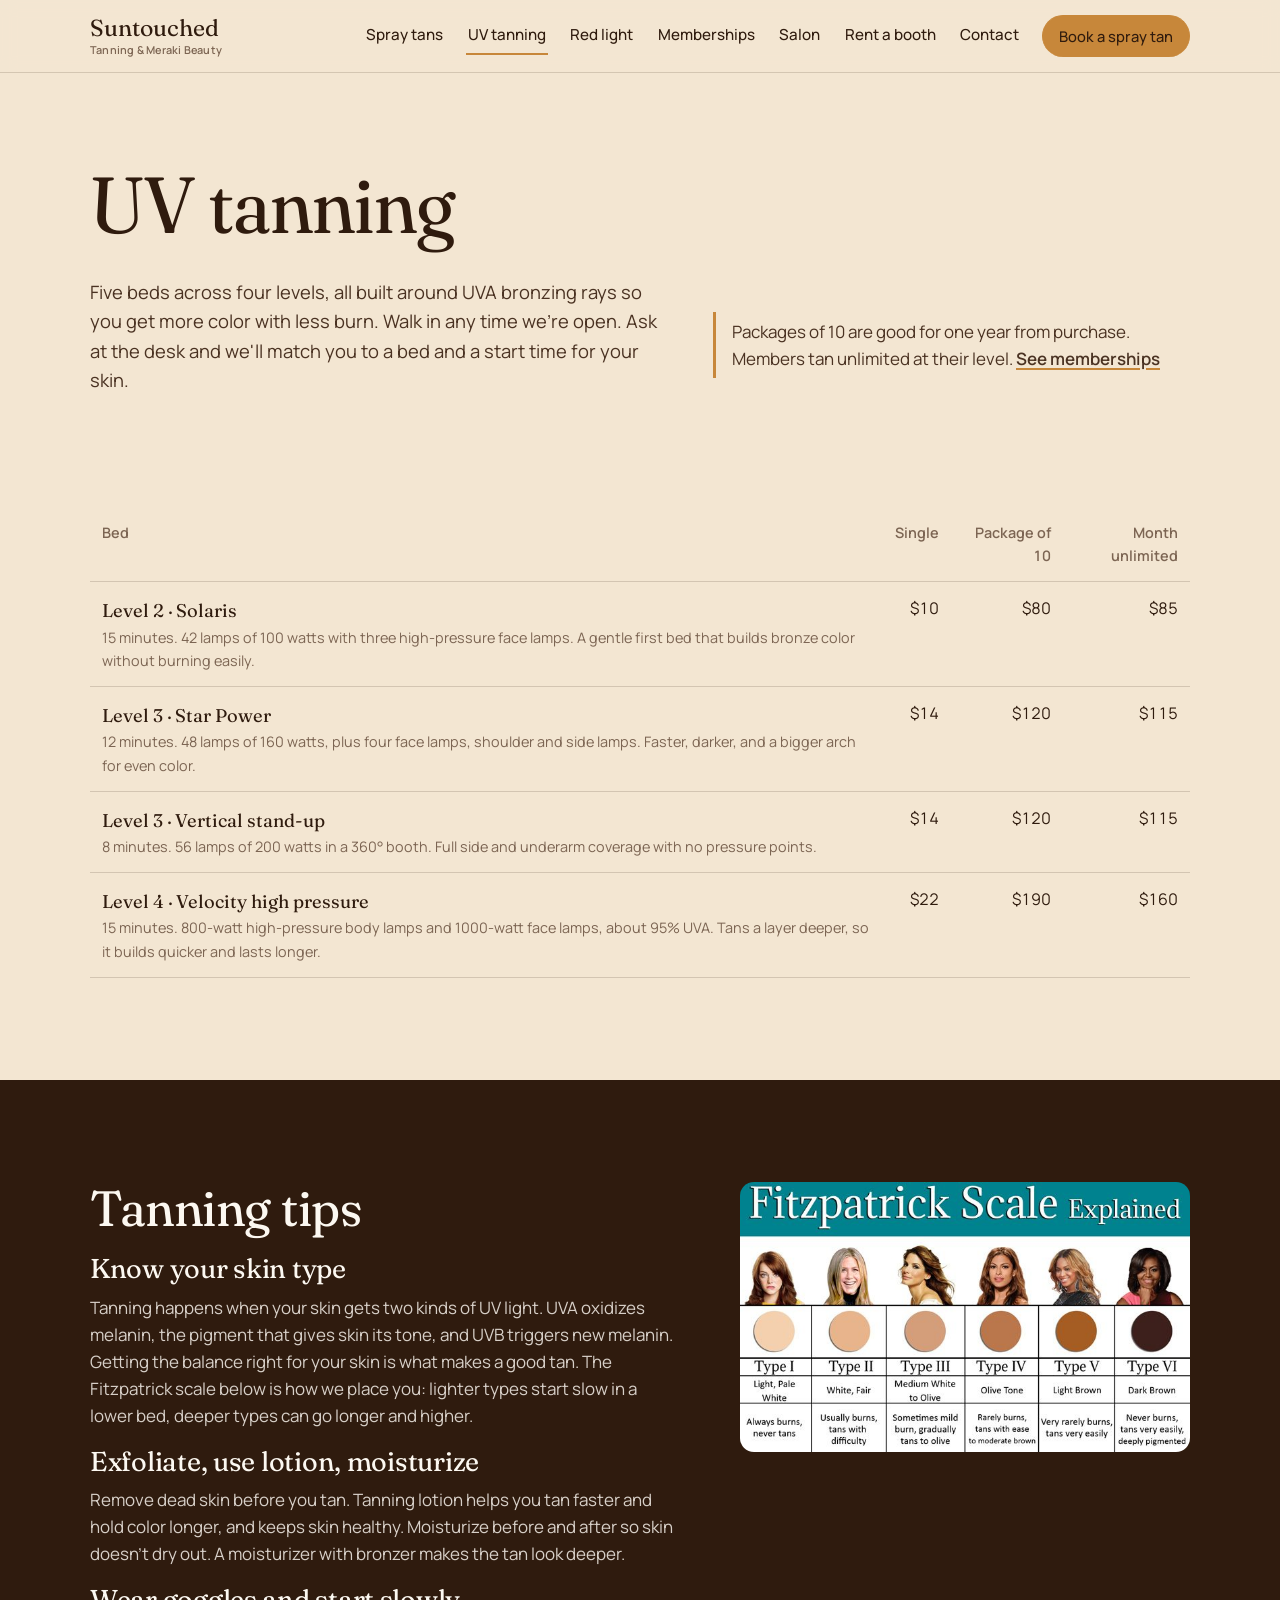
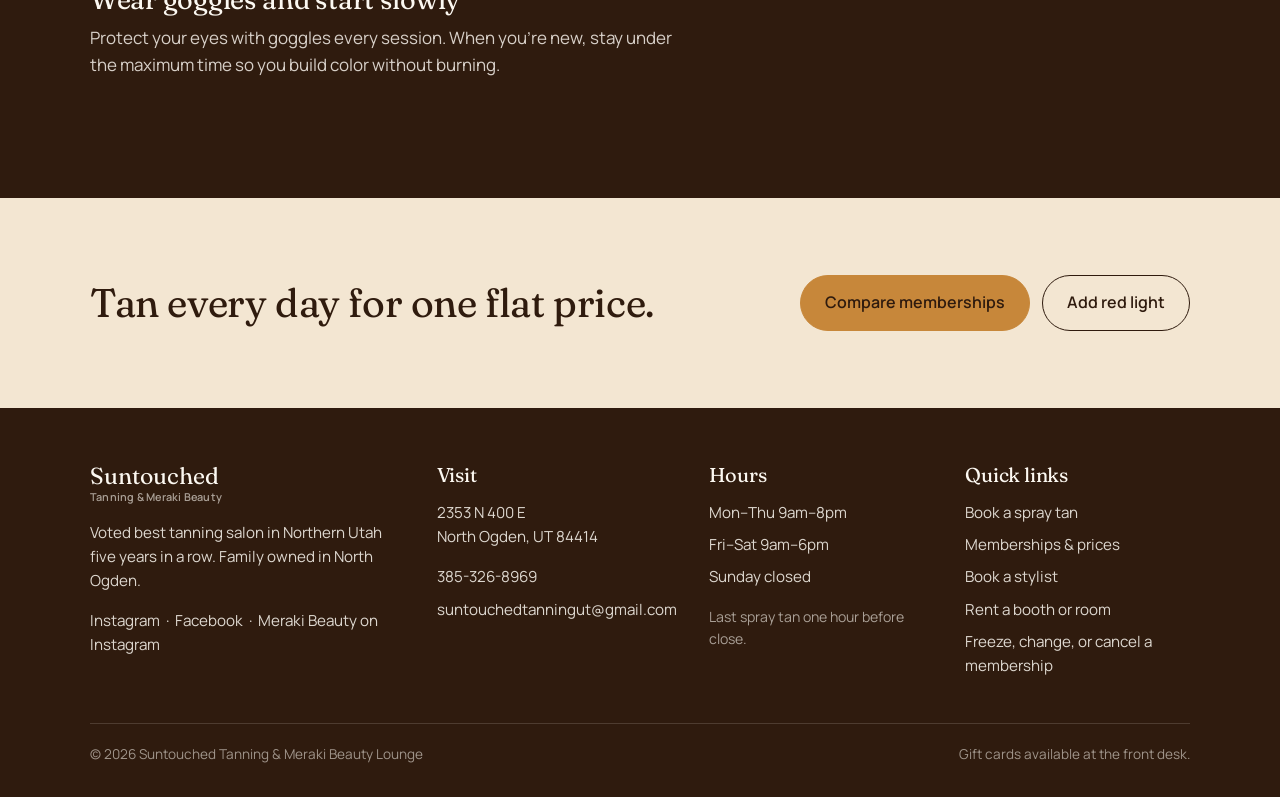
==== uv-tanning.html @ f20cf10b "Suntouched website redesign v1 — client preview (approved 2026-09-18) Static preview of the approved" ====
<!doctype html>
<html lang="en">
<head>
<meta charset="utf-8">
<meta name="viewport" content="width=device-width, initial-scale=1">
<title>UV tanning beds & prices | Suntouched Tanning & Meraki Beauty, North Ogden</title>
<meta name="description" content="Four levels of UV tanning beds from $10 a session. Singles, 10-packs, and month unlimited. Tanning tips for first-timers.">
<link rel="stylesheet" href="style.css">
</head>
<body>
<header class="site">
  <div class="wrap">
    <a class="brand" href="./">Suntouched<small>Tanning &amp; Meraki Beauty</small></a>
    <button class="menu-toggle" aria-expanded="false" aria-controls="nav" onclick="var n=document.getElementById('nav');n.classList.toggle('open');this.setAttribute('aria-expanded',n.classList.contains('open'))">Menu</button>
    <nav class="main" id="nav" aria-label="Main"><a href="spray-tans.html">Spray tans</a><a href="uv-tanning.html" aria-current="page">UV tanning</a><a href="red-light.html">Red light</a><a href="memberships.html">Memberships</a><a href="salon.html">Salon</a><a href="rent-a-booth.html">Rent a booth</a><a href="contact.html">Contact</a><a class="btn amber" href="https://www.fresha.com/book-now/meraki-beauty-lounge-hi4yq9ui/services?lid=558943&eid=3165874&pId=522730" target="_blank" rel="noopener">Book a spray tan</a></nav>
  </div>
</header>
<main>

<section class="page-hero">
  <div class="wrap">
    <div>
      <h1>UV tanning</h1>
      <p class="lede">Five beds across four levels, all built around UVA bronzing rays so you get more color with less burn. Walk in any time we're open. Ask at the desk and we'll match you to a bed and a start time for your skin.</p>
    </div>
    <p class="note">Packages of 10 are good for one year from purchase. Members tan unlimited at their level. <a class="textlink" href="memberships.html">See memberships</a></p>
  </div>
</section>

<section class="tight">
  <div class="wrap tablewrap">
    <table class="prices">
      <thead><tr><th>Bed</th><th>Single</th><th>Package of 10</th><th>Month unlimited</th></tr></thead>
      <tbody>
        <tr><td>Level 2 · Solaris<span class="sub">15 minutes. 42 lamps of 100 watts with three high-pressure face lamps. A gentle first bed that builds bronze color without burning easily.</span></td><td>$10</td><td>$80</td><td>$85</td></tr>
        <tr><td>Level 3 · Star Power<span class="sub">12 minutes. 48 lamps of 160 watts, plus four face lamps, shoulder and side lamps. Faster, darker, and a bigger arch for even color.</span></td><td>$14</td><td>$120</td><td>$115</td></tr>
        <tr><td>Level 3 · Vertical stand-up<span class="sub">8 minutes. 56 lamps of 200 watts in a 360° booth. Full side and underarm coverage with no pressure points.</span></td><td>$14</td><td>$120</td><td>$115</td></tr>
        <tr><td>Level 4 · Velocity high pressure<span class="sub">15 minutes. 800-watt high-pressure body lamps and 1000-watt face lamps, about 95% UVA. Tans a layer deeper, so it builds quicker and lasts longer.</span></td><td>$22</td><td>$190</td><td>$160</td></tr>
      </tbody>
    </table>
  </div>
</section>

<section class="dark">
  <div class="wrap split wide-left">
    <div>
      <h2>Tanning tips</h2>
      <h3>Know your skin type</h3>
      <p>Tanning happens when your skin gets two kinds of UV light. UVA oxidizes melanin, the pigment that gives skin its tone, and UVB triggers new melanin. Getting the balance right for your skin is what makes a good tan. The Fitzpatrick scale below is how we place you: lighter types start slow in a lower bed, deeper types can go longer and higher.</p>
      <h3>Exfoliate, use lotion, moisturize</h3>
      <p>Remove dead skin before you tan. Tanning lotion helps you tan faster and hold color longer, and keeps skin healthy. Moisturize before and after so skin doesn't dry out. A moisturizer with bronzer makes the tan look deeper.</p>
      <h3>Wear goggles and start slowly</h3>
      <p>Protect your eyes with goggles every session. When you're new, stay under the maximum time so you build color without burning.</p>
    </div>
    <div class="photo"><img src="assets/fitzpatrick.jpg" alt="The Fitzpatrick skin type scale, types I through VI"></div>
  </div>
</section>

<section class="cta-band">
  <div class="wrap">
    <h2>Tan every day for one flat price.</h2>
    <div style="display:flex;gap:12px;flex-wrap:wrap"><a class="btn amber" href="memberships.html">Compare memberships</a><a class="btn ghost" href="red-light.html">Add red light</a></div>
  </div>
</section>
</main>
<footer class="site">
  <div class="wrap">
    <div class="cols">
      <div>
        <a class="brand" href="./">Suntouched<small>Tanning &amp; Meraki Beauty</small></a>
        <p style="margin-top:18px;max-width:34ch">Voted best tanning salon in Northern Utah five years in a row. Family owned in North Ogden.</p>
        <p><a href="https://www.instagram.com/suntouchedsalon/" target="_blank" rel="noopener">Instagram</a> &nbsp;·&nbsp; <a href="https://www.facebook.com/suntouchedtanningsalonandspa" target="_blank" rel="noopener">Facebook</a> &nbsp;·&nbsp; <a href="https://www.instagram.com/meraki.beauty.loungeut" target="_blank" rel="noopener">Meraki Beauty on Instagram</a></p>
      </div>
      <div>
        <h4>Visit</h4>
        <ul>
          <li><a href="https://www.google.com/maps/search/?api=1&query=2353+N+400+E+North+Ogden+UT+84414" target="_blank" rel="noopener">2353 N 400 E<br>North Ogden, UT 84414</a></li>
          <li style="margin-top:8px"><a href="tel:+13853268969">385-326-8969</a></li>
          <li><a href="mailto:suntouchedtanningut@gmail.com">suntouchedtanningut@gmail.com</a></li>
        </ul>
      </div>
      <div>
        <h4>Hours</h4>
        <ul>
          <li>Mon–Thu 9am–8pm</li>
          <li>Fri–Sat 9am–6pm</li>
          <li>Sunday closed</li>
          <li style="margin-top:8px;color:rgba(252,248,241,.6);font-size:.88rem">Last spray tan one hour before close.</li>
        </ul>
      </div>
      <div>
        <h4>Quick links</h4>
        <ul>
          <li><a href="https://www.fresha.com/book-now/meraki-beauty-lounge-hi4yq9ui/services?lid=558943&eid=3165874&pId=522730" target="_blank" rel="noopener">Book a spray tan</a></li>
          <li><a href="memberships.html">Memberships &amp; prices</a></li>
          <li><a href="salon.html">Book a stylist</a></li>
          <li><a href="rent-a-booth.html">Rent a booth or room</a></li>
          <li><a href="membership-changes.html">Freeze, change, or cancel a membership</a></li>
        </ul>
      </div>
    </div>
    <div class="fine">
      <span>© 2026 Suntouched Tanning &amp; Meraki Beauty Lounge</span>
      <span>Gift cards available at the front desk.</span>
    </div>
  </div>
</footer>
<script>
document.querySelectorAll('form.f').forEach(function(f){
  f.addEventListener('submit',function(e){e.preventDefault();f.classList.add('sent');f.querySelector('.ok').scrollIntoView({behavior:'smooth',block:'center'});});
});
</script>
</body>
</html>
---- style.css ----
/* Suntouched Tanning & Meraki Beauty — site stylesheet (redesign v1, 2026-09-17) */
@import url('https://fonts.googleapis.com/css2?family=Fraunces:ital,opsz,wght,SOFT@0,9..144,300..700,50;1,9..144,300..700,50&family=Manrope:wght@400;500;600;700&display=swap');

:root{
  --sand:#F3E6D2;
  --sand-deep:#E9D7BC;
  --paper:#FCF8F1;
  --bronze:#2F1B0E;
  --bronze-soft:#4A3222;
  --muted:#7C6553;
  --amber:#C7873A;
  --amber-deep:#9E6520;
  --glow:#F0A57C;
  --rose:#E9B6A3;
  --line:rgba(47,27,14,.16);
  --display:'Fraunces', Georgia, 'Times New Roman', serif;
  --body:'Manrope', 'Segoe UI', system-ui, sans-serif;
  --max:1180px;
}
*{box-sizing:border-box}
html{scroll-behavior:smooth}
body{margin:0;background:var(--sand);color:var(--bronze);font-family:var(--body);font-size:17px;line-height:1.6;-webkit-font-smoothing:antialiased}
img{max-width:100%;display:block}
a{color:inherit}
h1,h2,h3,h4{font-family:var(--display);font-weight:400;line-height:1.05;margin:0 0 .4em;letter-spacing:-.01em;font-variation-settings:'SOFT' 50}
h1{font-size:clamp(2.6rem,6.2vw,5rem)}
h2{font-size:clamp(2rem,4vw,3.1rem)}
h3{font-size:clamp(1.35rem,2.2vw,1.7rem)}
p{margin:0 0 1em;max-width:62ch}
.lede{font-size:1.15rem;color:var(--bronze-soft);max-width:54ch}
.wrap{max-width:var(--max);margin:0 auto;padding:0 clamp(18px,4vw,40px)}
section{padding:clamp(56px,8vw,110px) 0}
.tight{padding-top:clamp(36px,5vw,64px)}
:focus-visible{outline:3px solid var(--amber);outline-offset:3px;border-radius:2px}

/* buttons */
.btn{display:inline-flex;align-items:center;gap:.5em;font-family:var(--body);font-weight:600;font-size:1rem;padding:.9em 1.5em;border-radius:999px;border:1.5px solid var(--bronze);background:var(--bronze);color:var(--paper);text-decoration:none;cursor:pointer;transition:background .15s,color .15s,transform .15s}
.btn:hover{background:var(--amber);border-color:var(--amber);color:var(--bronze)}
.btn.amber{background:var(--amber);border-color:var(--amber);color:var(--bronze)}
.btn.amber:hover{background:var(--bronze);border-color:var(--bronze);color:var(--paper)}
.btn.ghost{background:transparent;color:var(--bronze)}
.btn.ghost:hover{background:var(--bronze);color:var(--paper)}
.dark .btn.ghost{color:var(--paper);border-color:rgba(255,255,255,.5)}
.dark .btn.ghost:hover{background:var(--paper);color:var(--bronze);border-color:var(--paper)}
.textlink{font-weight:600;text-decoration:underline;text-underline-offset:.2em;text-decoration-thickness:1.5px;text-decoration-color:var(--amber)}
.textlink:hover{color:var(--amber-deep)}

/* header */
header.site{position:sticky;top:0;z-index:20;background:rgba(243,230,210,.92);backdrop-filter:blur(8px);border-bottom:1px solid var(--line)}
header.site .wrap{display:flex;align-items:center;justify-content:space-between;gap:16px;height:72px}
.brand{font-family:var(--display);font-size:1.45rem;text-decoration:none;line-height:1;display:flex;flex-direction:column}
.brand small{font-family:var(--body);font-size:.68rem;font-weight:600;color:var(--muted);letter-spacing:.02em;margin-top:5px}
nav.main{display:flex;gap:clamp(10px,1.6vw,24px);align-items:center}
nav.main a{text-decoration:none;font-weight:500;font-size:.95rem;padding:6px 2px;border-bottom:2px solid transparent}
nav.main a:hover,nav.main a[aria-current]{border-bottom-color:var(--amber)}
nav.main .btn{padding:.6em 1.1em;font-size:.92rem;border-bottom:none}
.menu-toggle{display:none;background:none;border:1.5px solid var(--bronze);border-radius:999px;padding:.5em .9em;font:inherit;font-weight:600;color:var(--bronze);cursor:pointer}
@media (max-width:960px){
  nav.main{display:none;position:absolute;top:72px;left:0;right:0;background:var(--sand);flex-direction:column;align-items:stretch;padding:12px 24px 24px;border-bottom:1px solid var(--line)}
  nav.main.open{display:flex}
  nav.main a{padding:12px 0;border-bottom:1px solid var(--line);font-size:1.1rem}
  nav.main .btn{margin-top:12px;justify-content:center}
  .menu-toggle{display:inline-block}
}

/* hero with sun */
.hero{position:relative;overflow:hidden;padding:clamp(64px,9vw,130px) 0 clamp(56px,8vw,110px)}
.hero .wrap{display:grid;grid-template-columns:1.15fr .85fr;gap:40px;align-items:center}
.hero h1{margin-bottom:.35em}
.hero .actions{display:flex;gap:12px;flex-wrap:wrap;margin-top:1.6rem}
.sun{position:relative;aspect-ratio:1;width:min(100%,520px);margin-left:auto;border-radius:50%;
  background:radial-gradient(circle at 42% 38%,#FFE1A6 0%,#F5B45C 30%,var(--amber) 58%,var(--glow) 82%,var(--rose) 100%);
  box-shadow:0 0 0 18px rgba(240,165,124,.18),0 0 0 44px rgba(240,165,124,.09),0 40px 90px -30px rgba(158,101,32,.55);
  animation:rise 1.4s cubic-bezier(.2,.7,.2,1) both}
.sun::after{content:"";position:absolute;left:-12%;right:-12%;bottom:18%;height:1.5px;background:linear-gradient(90deg,transparent,rgba(47,27,14,.35),transparent)}
@keyframes rise{from{transform:translateY(60px);opacity:.4}to{transform:none;opacity:1}}
@media (prefers-reduced-motion:reduce){.sun{animation:none}}
@media (max-width:820px){.hero .wrap{grid-template-columns:1fr}.sun{width:min(70vw,320px);margin:0 auto;order:-1}}
.award{display:inline-flex;align-items:center;gap:12px;margin-top:2rem;color:var(--muted);font-size:.95rem}
.award img{width:64px;height:auto;border-radius:6px}

/* page hero (interior) */
.page-hero{padding:clamp(48px,7vw,96px) 0 clamp(28px,4vw,48px)}
.page-hero .wrap{display:grid;grid-template-columns:1.1fr .9fr;gap:40px;align-items:end}
.page-hero p.lede{margin-bottom:0}
@media (max-width:820px){.page-hero .wrap{grid-template-columns:1fr}}

/* menu-style price lists (salon menu board, not cards) */
.menu{list-style:none;margin:0;padding:0;border-top:1px solid var(--line)}
.menu li{display:grid;grid-template-columns:1fr auto;gap:8px 28px;padding:20px 0;border-bottom:1px solid var(--line);align-items:baseline}
.menu .name{font-family:var(--display);font-size:1.35rem}
.menu .desc{grid-column:1;color:var(--muted);font-size:.95rem;max-width:60ch}
.menu .price{font-family:var(--display);font-size:1.5rem;white-space:nowrap}
.menu .price small{font-family:var(--body);font-size:.8rem;color:var(--muted);margin-left:.35em}
.menu.compact li{padding:12px 0}
.menu.compact .name{font-size:1.1rem}
.menu.compact .price{font-size:1.2rem}

/* price tables */
table.prices{width:100%;border-collapse:collapse;font-size:1rem}
table.prices th,table.prices td{text-align:left;padding:14px 12px;border-bottom:1px solid var(--line);vertical-align:top}
table.prices th{font-weight:600;color:var(--muted);font-size:.9rem}
table.prices td:not(:first-child),table.prices th:not(:first-child){text-align:right;font-variant-numeric:tabular-nums}
table.prices td:first-child{font-family:var(--display);font-size:1.15rem}
table.prices td .sub{display:block;font-family:var(--body);font-size:.9rem;color:var(--muted)}
.tablewrap{overflow-x:auto}

/* two-column split */
.split{display:grid;grid-template-columns:1fr 1fr;gap:clamp(28px,5vw,72px);align-items:start}
.split.wide-left{grid-template-columns:1.3fr 1fr}
.split.wide-right{grid-template-columns:1fr 1.3fr}
@media (max-width:820px){.split,.split.wide-left,.split.wide-right{grid-template-columns:1fr}}
.sticky{position:sticky;top:96px}

/* offer rows (home: three ways to glow) */
.offers{list-style:none;margin:0;padding:0;border-top:1px solid var(--line)}
.offers li{display:grid;grid-template-columns:minmax(0,1.1fr) minmax(0,1.6fr) auto;gap:16px 40px;padding:clamp(24px,3vw,40px) 0;border-bottom:1px solid var(--line);align-items:center}
.offers h3{margin:0;font-size:clamp(1.6rem,3vw,2.3rem)}
.offers p{margin:0;color:var(--bronze-soft)}
.offers .from{font-family:var(--display);font-size:1.15rem;white-space:nowrap}
.offers .from span{display:block;font-family:var(--body);font-size:.8rem;color:var(--muted)}
@media (max-width:820px){.offers li{grid-template-columns:1fr}}

/* people */
.people{display:grid;grid-template-columns:repeat(auto-fill,minmax(170px,1fr));gap:28px 22px;list-style:none;padding:0;margin:0}
.people img{aspect-ratio:1;object-fit:cover;border-radius:50%;width:100%;filter:saturate(.92)}
.people .noface{aspect-ratio:1;width:100%;border-radius:50%;background:var(--sand-deep);color:var(--amber-deep);font-family:var(--display);font-size:3rem;display:grid;place-items:center}
.people .n{font-family:var(--display);font-size:1.3rem;margin:14px 0 2px}
.people .r{color:var(--muted);font-size:.92rem;line-height:1.4}
.people a.book{display:inline-block;margin-top:8px;font-weight:600;font-size:.92rem;text-decoration:underline;text-underline-offset:.2em;text-decoration-color:var(--amber)}
.people .owner{font-size:.8rem;color:var(--amber-deep);font-weight:600;margin-top:8px;display:inline-block}

/* gallery */
.gallery{display:grid;grid-template-columns:repeat(3,1fr);gap:14px}
.gallery img{aspect-ratio:4/5;object-fit:cover;border-radius:6px}
@media (max-width:640px){.gallery{grid-template-columns:repeat(3,1fr);gap:8px}}

/* dark band */
.dark{background:var(--bronze);color:var(--paper)}
.dark h2,.dark h3{color:var(--paper)}
.dark p{color:rgba(252,248,241,.82)}
.dark .muted,.dark .lede{color:rgba(252,248,241,.7)}
.dark .menu li,.dark .menu{border-color:rgba(252,248,241,.18)}
.dark .menu .desc,.dark .menu .price small{color:rgba(252,248,241,.65)}

/* paper panel */
.panel{background:var(--paper);border-radius:14px;padding:clamp(22px,3vw,36px)}
.note{border-left:3px solid var(--amber);padding:6px 0 6px 16px;color:var(--bronze-soft);max-width:60ch}
.muted{color:var(--muted)}

/* steps (only for actual sequences) */
.steps{counter-reset:s;list-style:none;padding:0;margin:0;display:grid;grid-template-columns:repeat(3,1fr);gap:28px}
.steps li{counter-increment:s;position:relative;padding-top:44px}
.steps li::before{content:counter(s);position:absolute;top:0;left:0;width:32px;height:32px;border-radius:50%;background:var(--amber);color:var(--bronze);font-family:var(--display);font-size:1.1rem;display:grid;place-items:center}
.steps h3{font-size:1.3rem;margin-bottom:.3em}
.steps p{margin:0;color:var(--bronze-soft);font-size:.98rem}
@media (max-width:720px){.steps{grid-template-columns:1fr}}

/* plain lists */
.checks{list-style:none;padding:0;margin:0 0 1.2em}
.checks li{padding:8px 0 8px 26px;position:relative;border-bottom:1px solid var(--line)}
.checks li::before{content:"";position:absolute;left:2px;top:17px;width:9px;height:9px;border-radius:50%;background:var(--amber)}
.two-col{columns:2;column-gap:40px}
@media (max-width:720px){.two-col{columns:1}}

/* hours */
.hours{list-style:none;padding:0;margin:0;font-variant-numeric:tabular-nums}
.hours li{display:flex;justify-content:space-between;gap:20px;padding:8px 0;border-bottom:1px solid var(--line)}
.hours li span:last-child{white-space:nowrap}
.contact-block{font-style:normal;line-height:1.7}
.contact-block a{text-decoration:none;font-weight:600}
.contact-block a:hover{text-decoration:underline;text-decoration-color:var(--amber)}
.photo{border-radius:14px;overflow:hidden}
.photo img{width:100%;height:100%;object-fit:cover}

/* forms */
form.f{display:grid;gap:16px;max-width:640px}
form.f .row{display:grid;grid-template-columns:1fr 1fr;gap:16px}
@media (max-width:560px){form.f .row{grid-template-columns:1fr}}
form.f label{display:grid;gap:6px;font-weight:600;font-size:.92rem}
form.f input,form.f select,form.f textarea{font:inherit;padding:.75em .9em;border:1.5px solid var(--line);border-radius:8px;background:var(--paper);color:var(--bronze);width:100%}
form.f input:focus,form.f select:focus,form.f textarea:focus{border-color:var(--amber);outline:none;box-shadow:0 0 0 3px rgba(199,135,58,.25)}
form.f textarea{min-height:120px;resize:vertical}
form.f .check{display:flex;gap:10px;align-items:flex-start;font-weight:400;font-size:.95rem}
form.f .check input{width:auto;margin-top:5px}
form.f .ok{display:none;background:var(--paper);border-left:3px solid var(--amber);padding:14px 18px;border-radius:0 8px 8px 0}
form.f.sent .ok{display:block}
form.f.sent .hide-on-sent{display:none}

/* options (membership changes) */
.options{display:grid;grid-template-columns:repeat(3,1fr);gap:20px}
.options .panel h3{margin-bottom:.4em}
.options .panel p{font-size:.98rem;color:var(--bronze-soft)}
@media (max-width:820px){.options{grid-template-columns:1fr}}

/* footer */
footer.site{background:var(--bronze);color:rgba(252,248,241,.85);padding:56px 0 32px;font-size:.95rem}
footer.site .cols{display:grid;grid-template-columns:1.4fr 1fr 1fr 1fr;gap:32px}
footer.site h4{color:var(--paper);font-size:1.25rem;margin-bottom:.6em}
footer.site a{color:inherit;text-decoration:none}
footer.site a:hover{color:var(--glow)}
footer.site ul{list-style:none;padding:0;margin:0}
footer.site li{padding:4px 0}
footer.site .fine{margin-top:40px;padding-top:20px;border-top:1px solid rgba(252,248,241,.15);display:flex;justify-content:space-between;flex-wrap:wrap;gap:12px;color:rgba(252,248,241,.55);font-size:.85rem}
footer.site .brand{color:var(--paper)}
footer.site .brand small{color:rgba(252,248,241,.6)}
@media (max-width:820px){footer.site .cols{grid-template-columns:1fr 1fr}}
@media (max-width:520px){footer.site .cols{grid-template-columns:1fr}}

.eyebrow-free h2 + p.lede{margin-top:-.2em}
.cta-band{padding:clamp(48px,6vw,80px) 0}
.cta-band .wrap{display:flex;justify-content:space-between;align-items:center;gap:28px;flex-wrap:wrap}
.cta-band h2{margin:0;font-size:clamp(1.7rem,3.2vw,2.5rem);max-width:22ch}
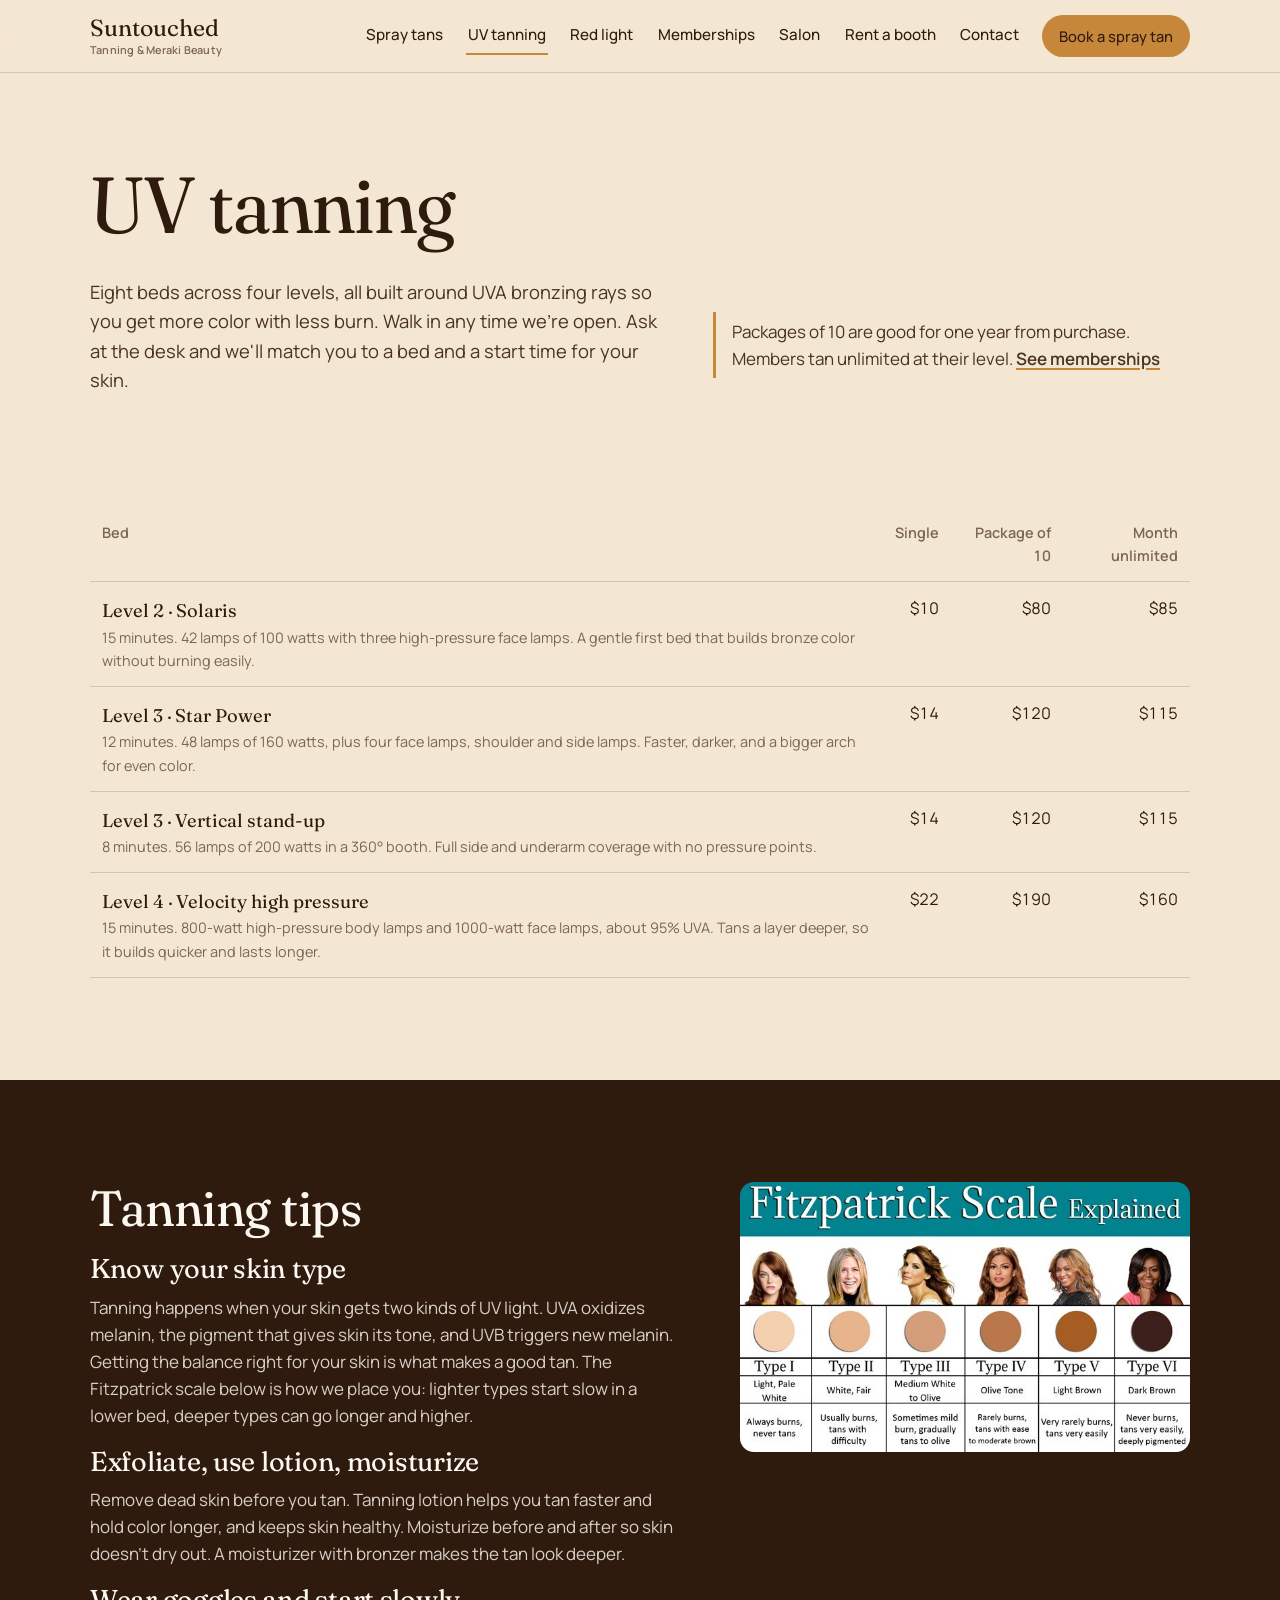
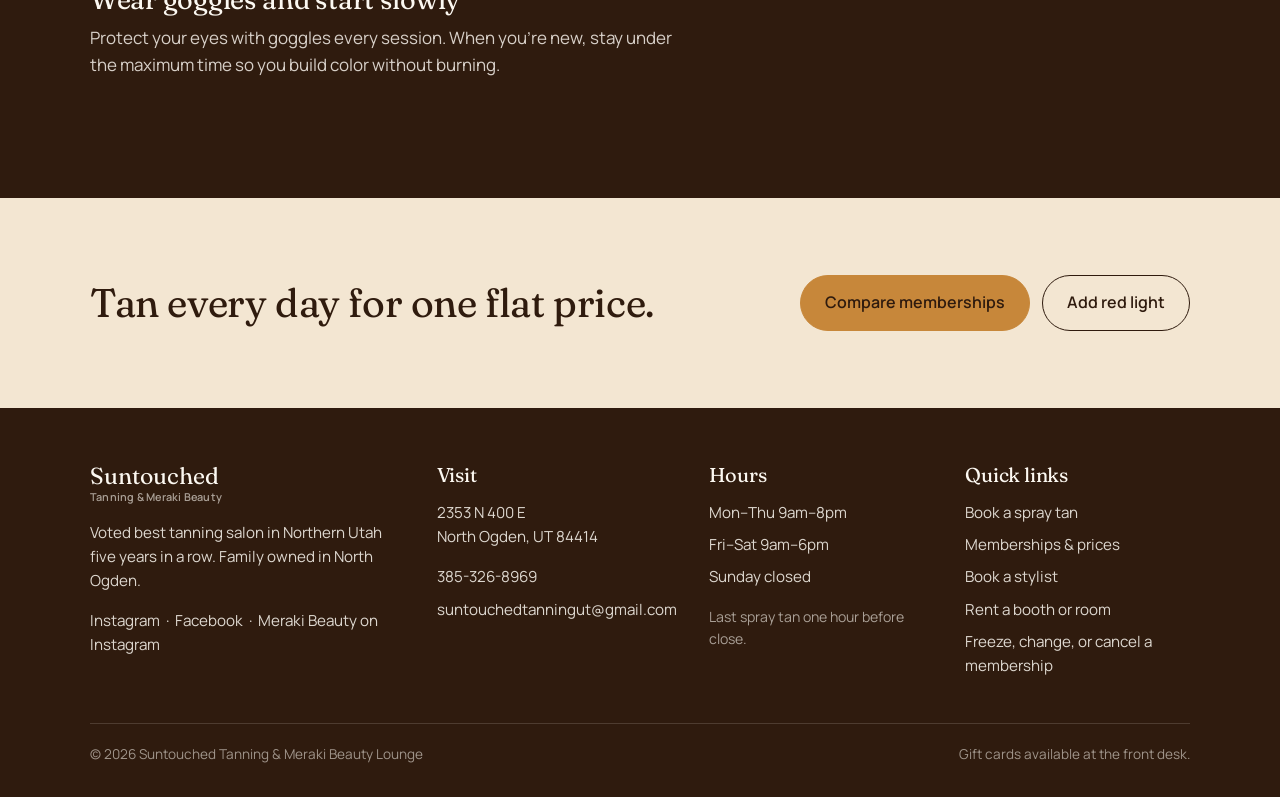
==== commit 34e8b2e7: "UV bed count 5 -> 8 (Felicia, launch call 9/18) - was never applied despite the handoff note Co-Auth" ====
--- a/uv-tanning.html
+++ b/uv-tanning.html
@@ -21,7 +21,7 @@
   <div class="wrap">
     <div>
       <h1>UV tanning</h1>
-      <p class="lede">Five beds across four levels, all built around UVA bronzing rays so you get more color with less burn. Walk in any time we're open. Ask at the desk and we'll match you to a bed and a start time for your skin.</p>
+      <p class="lede">Eight beds across four levels, all built around UVA bronzing rays so you get more color with less burn. Walk in any time we're open. Ask at the desk and we'll match you to a bed and a start time for your skin.</p>
     </div>
     <p class="note">Packages of 10 are good for one year from purchase. Members tan unlimited at their level. <a class="textlink" href="memberships.html">See memberships</a></p>
   </div>
